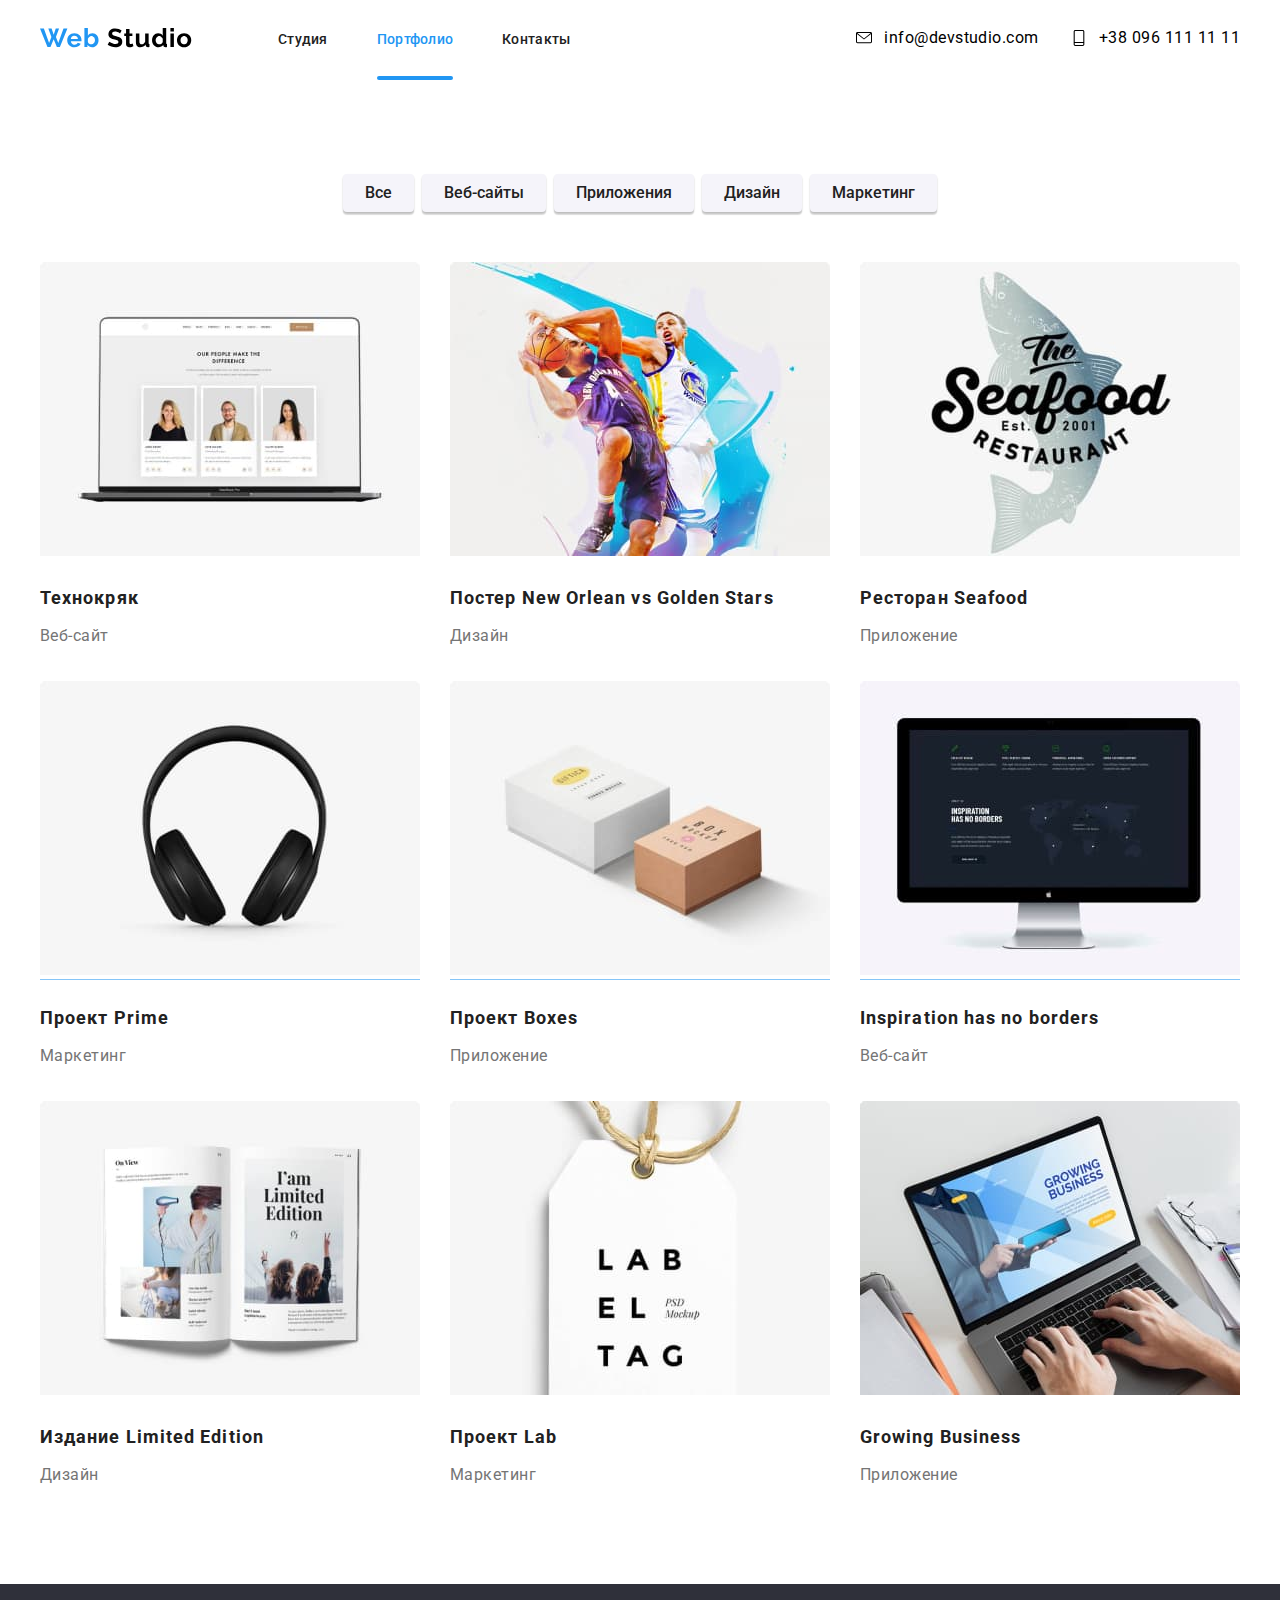
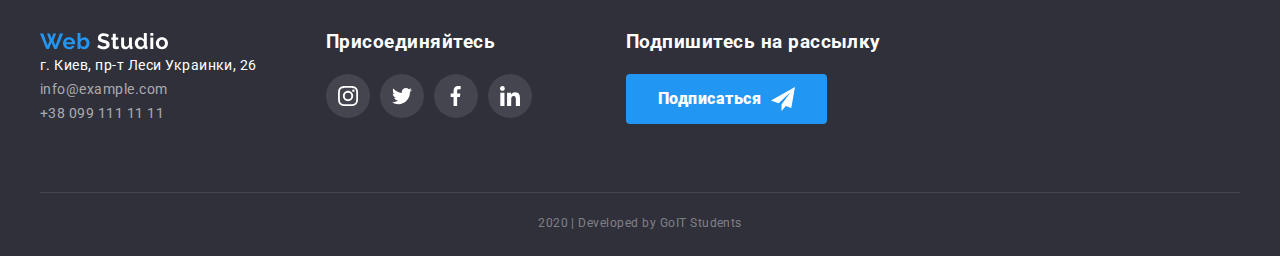
==== portfolio.html @ 50a61b15 "HW 5" ====
<!DOCTYPE html>
<html lang="ru">
  <head>
    <meta charset="UTF-8" />
    <meta name="viewport" content="width=device-width, initial-scale=1.0" />
    <title>Web Studio | Portfolio</title>
    <link
      href="https://fonts.googleapis.com/css2?family=Roboto:wght@400;500;700;900&display=swap"
      rel="stylesheet"
    />
    <link
      rel="stylesheet"
      href="https://cdnjs.cloudflare.com/ajax/libs/modern-normalize/0.6.0/modern-normalize.min.css"
    />
    <link rel="stylesheet" href="./css/styles.css" />
  </head>

  <body>
    <header class="page-header">
      <nav class="container main-nav">
        <a href="./index.html">
          <img src="./images/logo.svg" alt="Логотип" />
        </a>
        <ul class="site-nav list">
          <li class="item">
            <a class="link" href="./index.html">Студия</a>
          </li>
          <li class="item">
            <a class="link current" href="./portfolio.html">Портфолио</a>
          </li>
          <li class="item">
            <a class="link" href="">Контакты</a>
          </li>
        </ul>
        <ul class="auth-nav">
          <li class="item">
            <a class="auth-icon" href="mailto:info@devstudio.com">
              <svg class="auth">
                <use href="./images/optimized/sprite.svg#icon-mail"></use>
              </svg>
              info@devstudio.com</a
            >
          </li>
          <li class="item">
            <a class="auth-icon" href="Tel:+380961111111"
              ><svg class="auth">
                <use href="./images/optimized/sprite.svg#icon-phone"></use></svg
              >+38 096 111 11 11</a
            >
          </li>
        </ul>
      </nav>
    </header>
    <main>
      <!--Фильтры-->
      <div class="container">
        <div class="filter-buttons">
          <h1 class="hidden">Наши Проекты</h1>
          <section>
            <ul class="filter">
              <li class="item">
                <button class="title" type="button">Все</button>
              </li>
              <li class="item">
                <button class="title" type="button">Веб-сайты</button>
              </li>
              <li class="item">
                <button class="title" type="button">Приложения</button>
              </li>
              <li class="item">
                <button class="title" type="button">Дизайн</button>
              </li>
              <li class="item">
                <button class="title" type="button">Маркетинг</button>
              </li>
            </ul>
          </section>
        </div>
      </div>

      <!--Проекты-->
      <div class="container">
        <div class="project-section">
          <section>
            <ul class="project-list">
              <li class="project">
                <a href="">
                  <div class="image">
                    <img
                      src="./images/optimized/techcrack.jpg"
                      alt="Технокряк"
                      width="380"
                    />

                    <div class="text">
                      <p>
                        Технокряк это современная площадка распространения
                        коронавируса. Компании используют эту платформу для
                        цифрового шпионажа и атак на защищённые сервера
                        конкурентов.
                      </p>
                    </div>
                  </div>
                  <h2 class="title">Технокряк</h2>
                  <p class="description">Веб-сайт</p>
                </a>
              </li>
              <li class="project">
                <a href="">
                  <div class="image">
                    <img
                      src="./images/optimized/poster.jpg"
                      alt="Постер"
                      width="380"
                    />

                    <div class="text">
                      <p>
                        Технокряк это современная площадка распространения
                        коронавируса. Компании используют эту платформу для
                        цифрового шпионажа и атак на защищённые сервера
                        конкурентов.
                      </p>
                    </div>
                  </div>
                  <h2 class="title">Постер New Orlean vs Golden Stars</h2>
                  <p class="description">Дизайн</p>
                </a>
              </li>
              <li class="project">
                <a href="">
                  <div class="image">
                    <img
                      src="./images/optimized/seafood.jpg"
                      alt="Ресторан Seafood"
                      width="380"
                    />
                    <div class="text">
                      <p>
                        Технокряк это современная площадка распространения
                        коронавируса. Компании используют эту платформу для
                        цифрового шпионажа и атак на защищённые сервера
                        конкурентов.
                      </p>
                    </div>
                  </div>
                  <h2 class="title">Ресторан Seafood</h2>
                  <p class="description">Приложение</p>
                </a>
              </li>
              <li class="project">
                <a href="">
                  <div class="image">
                    <img
                      src="./images/optimized/prime-project.jpg"
                      alt="Проект Prime"
                      width="380"
                    />
                    <div>
                      <p class="text">
                        Технокряк это современная площадка распространения
                        коронавируса. Компании используют эту платформу для
                        цифрового шпионажа и атак на защищённые сервера
                        конкурентов.
                      </p>
                    </div>
                  </div>
                  <h2 class="title">Проект Prime</h2>
                  <p class="description">Маркетинг</p>
                </a>
              </li>
              <li class="project">
                <a href="">
                  <div class="image">
                    <img
                      src="./images/optimized/boxes-project.jpg"
                      alt="Проект Boxes"
                      width="380"
                    />
                    <div class="text">
                      <p>
                        Технокряк это современная площадка распространения
                        коронавируса. Компании используют эту платформу для
                        цифрового шпионажа и атак на защищённые сервера
                        конкурентов.
                      </p>
                    </div>
                  </div>
                  <h2 class="title">Проект Boxes</h2>
                  <p class="description">Приложение</p>
                </a>
              </li>
              <li class="project">
                <a href="">
                  <div class="image">
                    <img
                      src="./images/optimized/inspiration.jpg"
                      alt="Inspiration has no borders"
                      width="380"
                    />
                    <div class="text">
                      <p>
                        Технокряк это современная площадка распространения
                        коронавируса. Компании используют эту платформу для
                        цифрового шпионажа и атак на защищённые сервера
                        конкурентов.
                      </p>
                    </div>
                  </div>
                  <h2 class="title">Inspiration has no borders</h2>
                  <p class="description">Веб-сайт</p>
                </a>
              </li>
              <li class="project">
                <a href="">
                  <div class="image">
                    <img
                      src="./images/optimized/limited-edition.jpg"
                      alt="Издание Limited Edition"
                      width="380"
                    />
                    <div class="text">
                      <p>
                        Технокряк это современная площадка распространения
                        коронавируса. Компании используют эту платформу для
                        цифрового шпионажа и атак на защищённые сервера
                        конкурентов.
                      </p>
                    </div>
                  </div>
                  <h2 class="title">Издание Limited Edition</h2>
                  <p class="description">Дизайн</p>
                </a>
              </li>
              <li class="project">
                <a href="">
                  <div class="image">
                    <img
                      src="./images/optimized/lab-project.jpg"
                      alt="Проект Lab"
                      width="380"
                    />
                    <div class="text">
                      <p>
                        Технокряк это современная площадка распространения
                        коронавируса. Компании используют эту платформу для
                        цифрового шпионажа и атак на защищённые сервера
                        конкурентов.
                      </p>
                    </div>
                  </div>
                  <h2 class="title">Проект Lab</h2>
                  <p class="description">Маркетинг</p>
                </a>
              </li>
              <li class="project">
                <a href="">
                  <div class="image">
                    <img
                      src="./images/optimized/growing-business.jpg"
                      alt="Growing Business"
                      width="380"
                    />
                    <div class="text">
                      <p>
                        Технокряк это современная площадка распространения
                        коронавируса. Компании используют эту платформу для
                        цифрового шпионажа и атак на защищённые сервера
                        конкурентов.
                      </p>
                    </div>
                  </div>
                  <h2 class="title">Growing Business</h2>
                  <p class="description">Приложение</p>
                </a>
              </li>
            </ul>
          </section>
        </div>
      </div>
    </main>

    <!--футер-->
    <footer class="page-footer">
      <div class="container">
        <div class="footer">
          <div class="address-list">
            <a href="./index.html"
              ><img src="./images/logo-footer.svg" alt="logo"
            /></a>
            <address class="address">
              г. Киев, пр-т Леси Украинки, 26 <br />
              <a class="info" href="mailto:info@example.com"
                >info@example.com</a
              >
              <br />
              <a class="info" href="tel:+38 099 111 11 11">+38 099 111 11 11</a>
            </address>
          </div>
          <div class="network-list">
            <h3 class="footer-title">Присоединяйтесь</h3>
            <ul class="social">
              <li class="network-button">
                <a class="footer-network" href="" aria-label="Instagram">
                  <svg class="icon">
                    <use
                      href="./images/optimized/sprite.svg#icon-team-insta"
                    ></use>
                  </svg>
                </a>
              </li>
              <li class="network-button">
                <a class="footer-network" href="" aria-label="Twitter">
                  <svg class="icon">
                    <use
                      href="./images/optimized/sprite.svg#icon-team-twitter"
                    ></use>
                  </svg>
                </a>
              </li>
              <li class="network-button">
                <a class="footer-network" href="" aria-label="facebook">
                  <svg class="icon">
                    <use
                      href="./images/optimized/sprite.svg#icon-team-fb"
                    ></use>
                  </svg>
                </a>
              </li>
              <li class="network-button">
                <a class="footer-network" href="" aria-label="linkedin">
                  <svg class="icon">
                    <use
                      href="./images/optimized/sprite.svg#icon-team-lin"
                    ></use>
                  </svg>
                </a>
              </li>
            </ul>
          </div>
          <div class="subscribe-form">
            <h3 class="footer-title">Подпишитесь на рассылку</h3>
            <a class="button" href=""
              >Подписаться
              <svg class="subscribe-button">
                <use
                  href="./images/optimized/sprite.svg#icon-footer-subscribe"
                ></use></svg
            ></a>
          </div>
        </div>
        <p class="copyright">2020 | Developed by GoIT Students</p>
      </div>
    </footer>
  </body>
</html>
---- css/styles.css ----
html {
  box-sizing: border-box;
}

*,
*::before,
*::after {
  box-sizing: inherit;
}

:root {
  --accent-colour: #2196f3;
  --bg-colour: #ffffff;
  --secondary-bg-colour: #f5f4fa;
  --primary-text-colour: #212121;
  --secondary-text-colour: #757575;
  --primary-white-colour: #ffffff;
  --box-bg-colour: rgba(47, 48, 58, 0.8);
  --icon-colour: #afb1b8;
}

body {
  background-color: var(--bg-colour);
  font-family: Roboto, sans-serif;
  letter-spacing: 0.03em;
}

a {
  text-decoration: none;
}

ul {
  list-style: none;
  margin: 0;
  padding: 0;
}
h1,
h2,
h3,
h4,
p {
  padding: 0;
  margin: 0;
}

.section {
  padding-bottom: 94px;
}

.main-nav {
  display: flex;
  align-items: center;
}

/* Site Navigation */
.site-nav {
  display: flex;
  margin-left: 86px;
}

.site-nav .item {
  margin-right: 49px;
  position: relative;
}
.site-nav .item:last-child {
  margin-right: 0;
}

.site-nav .link {
  display: block;
  padding-top: 32px;
  padding-bottom: 32px;
  color: var(--primary-text-colour);
  font-weight: 500;
  font-size: 14px;
  line-height: 1.14;
  letter-spacing: 0.02em;
  cursor: pointer;
}

.site-nav .current {
  color: var(--accent-colour);
}

.site-nav .link:hover,
.site-nav .link:focus {
  color: var(--accent-colour);
  transition: color 250ms cubic-bezier(0.4, 0, 0.2, 1);
}

.site-nav .link::after {
  transform: scaleX(0);
  transition: transform 250ms cubic-bezier(0.4, 0, 0.2, 1);
  display: block;
  content: "";
  width: 100%;
  height: 4px;
  background: var(--accent-colour);
  border-radius: 2px;
  position: absolute;
  bottom: 0;
  left: 0;
}

.site-nav .link:hover::after {
  transform: scaleX(1);
}
.site-nav .current::after {
  display: block;
  content: "";
  width: 100%;
  height: 4px;
  background: var(--accent-colour);
  border-radius: 2px;
  position: absolute;
  bottom: 0;
  left: 0;
  transform: none;
}

.auth-nav {
  display: flex;
  margin-left: auto;
}
.auth-nav .item {
  margin-right: 30px;
}

.auth-nav .item + .item {
  margin-right: 0;
}
.auth-icon {
  display: inline-flex;
  padding: 0;
  border: none;
  color: black;
  cursor: pointer;
}

.auth-icon:hover,
.auth-icon:focus {
  color: var(--accent-colour);
  /* fill: var(--accent-colour); */
  transition: color 250ms cubic-bezier(0.4, 0, 0.2, 1);
}

.auth-icon:hover svg,
.auth-icon:focus {
  fill: var(--accent-colour);
}

.auth {
  fill: black;
  width: 20px;
  height: 16px;
  align-self: center;
  margin-right: 10px;
}

.auth:hover {
  fill: var(--accent-colour);
}

/* .page-header {
  padding-top: 24px;
  padding-bottom: 24px;
} */

.container {
  width: 1230px;
  padding: 0px 15px;
  margin-left: auto;
  margin-right: auto;
}
.section-title {
  padding-top: 94px;
  padding-bottom: 50px;
  color: var(--primary-text-colour);
  font-weight: 700;
  font-size: 36px;
  line-height: 1.17;
  text-align: center;
}
.hero {
  text-align: center;
  margin-bottom: 94px;
  height: 600px;
  max-width: 1600px;
  margin-left: auto;
  margin-right: auto;
  background-image: linear-gradient(
      to right,
      rgba(47, 48, 58, 0.8),
      rgba(47, 48, 58, 0.8)
    ),
    url(../images/Hero-bg.jpg);
  background-repeat: no-repeat;
  background-size: cover;
  background-position: center;
}
.hero .title {
  margin-top: 0;
  padding-top: 200px;
  margin-bottom: 46px;
  font-weight: 900;
  font-size: 44px;
  color: white;
  line-height: 1.65;
  text-align: center;
  text-transform: uppercase;
}
.button {
  border-radius: 4px;
  padding: 10px 32px;
  display: inline-flex;
  min-width: 200px;
  color: var(--primary-white-colour);
  background-color: var(--accent-colour);
  font-weight: 900;
  font-size: 16px;
  line-height: 1.87;
  text-align: center;
  justify-content: center;
  align-self: center;
  cursor: pointer;
}
/* Features */
.features {
  display: flex;
}

.features .box {
  display: flex;
  justify-content: center;
  align-items: center;
  background-color: var(--secondary-bg-colour);
  width: 278px;
  height: 120px;
  margin-bottom: 30px;
}

.features .box .title {
  margin-bottom: 10px;
}

/* .features .box:hover {
  background-color: var(--accent-colour); }*/

.features .item {
  margin-right: 29px;
}
.features .item:last-child {
  margin-right: 0px;
}
.features .title {
  color: var(--primary-text-colour);
  font-weight: 700;
  font-size: 14px;
  line-height: 1.14;
  margin-bottom: 10px;
}
.features .description {
  color: var(--secondary-text-colour);
  font-size: 14px;
  line-height: 1.71;
  margin-top: 0;
}

/* Duties */
.duties {
  display: flex;
}

.duties .title {
  color: var(--primary-white-colour);
  /* display: flex; */
  font-weight: 700;
  font-size: 14px;
  line-height: 1.14;
  text-align: center;
  text-transform: uppercase;
  margin-right: 30px;
  position: relative;
}
.duties .title:last-child {
  margin-right: 0;
}

.duties .caption {
  display: inline-flex;
  position: absolute;
  height: 70px;
  width: 100%;
  text-align: center;
  justify-content: center;
  align-items: center;

  background-color: rgba(47, 48, 58, 0.8);
  bottom: 0;
  left: 0;
}
/* Team */

.team {
  background-color: var(--secondary-bg-colour);
}

.team .members {
  display: flex;
}
.team .photo {
  margin-bottom: 30px;
}
.team .name {
  background-color: var(--primary-white-colour);
  box-shadow: 0px 2px 1px rgba(0, 0, 0, 0.2), 0px 1px 1px rgba(0, 0, 0, 0.14),
    0px 1px 3px rgba(0, 0, 0, 0.12);
  color: var(--primary-text-colour);
  font-weight: 500;
  font-size: 16px;
  line-height: 1.36;
  text-align: center;
  margin-right: 30px;
  padding-bottom: 24px;
}
.team .name:last-child {
  margin-right: 0;
}
.team h3 {
  margin-bottom: 10px;
}
.team .position {
  color: var(--secondary-text-colour);
  font-size: 16px;
  line-height: 1.36;
  text-align: center;
  margin-bottom: 16px;
}
.iconlist {
  display: flex;
  justify-content: center;
  align-items: center;
}

.network-button {
  display: flex;
  width: 44px;
  height: 44px;
  justify-content: center;
  align-items: center;
  cursor: pointer;
}
.network-button .icon {
  justify-content: center;
  align-items: center;
  width: 20px;
  height: 20px;
  fill: var(--icon-colour);
}

.network-button:hover {
  background-color: var(--accent-colour);
  border-radius: 50%;
  color: var(--primary-white-colour);
  transition: background-color 250ms cubic-bezier(0.4, 0, 0.2, 1);
}

.network-button:hover svg {
  fill: var(--primary-white-colour);
}

/*Clients*/

.clients {
  display: flex;
}

.clients .item:not(:last-child) {
  margin-right: 30px;
}
.company-box {
  width: 170px;
  height: 90px;
  display: flex;
  justify-content: center;
  align-items: center;
  border: 1px solid var(--icon-colour);
  box-sizing: border-box;
  border-radius: 4px;
  cursor: pointer;
  color: var(--secondary-text-colour);
}
.company-box:hover {
  border: 1px solid var(--accent-colour);
  color: var(--accent-colour);
}
.company-box:hover svg {
  fill: var(--accent-colour);
}

.company-box .icon {
  fill: var(--icon-colour);
  transition: fill 250ms cubic-bezier(0.4, 0, 0.2, 1);
}
.company-box .icon:hover {
  fill: var(--accent-colour);
}

/* Footer */
footer {
  background-color: #2f303a;
}
.footer {
  display: flex;
}
.page-footer {
  padding-top: 48px;
  padding-bottom: 21px;
}
.address-list {
  margin-right: 69px;
}

.address {
  color: var(--primary-white-colour);
  font-style: normal;
  font-size: 14px;
  line-height: 1.71;
}
.address .info {
  color: rgba(255, 255, 255, 0.6);
  font-weight: 400;
}
.social {
  display: flex;
}
.footer-title {
  color: var(--primary-white-colour);
  margin-bottom: 21px;
}
.footer-network {
  display: flex;
  width: 44px;
  height: 44px;
  border-radius: 50%;
  background-color: rgba(255, 255, 255, 0.1);
  justify-content: center;
  align-items: center;
}

.footer-network .icon {
  fill: var(--primary-white-colour);
}
.network-list {
  margin-right: 94px;
}
.network-button {
  margin-right: 10px;
}
.network-button:nth-last-child(1) {
  margin-right: 0;
}

.subscribe-form {
  margin-bottom: 68px;
}
.subscribe-button {
  width: 24px;
  height: 24px;
  margin-left: 10px;
  align-self: center;
}
.copyright {
  color: rgba(255, 255, 255, 0.4);
  font-size: 12px;
  line-height: 2;
  text-align: center;
  border-top: 1px solid rgba(255, 255, 255, 0.1);
  padding-top: 18px;
}

/* PORTFOLIO */
/* Filter */
.hidden {
  display: none;
}

.filter-buttons {
  display: flex;
  justify-content: center;
  padding-top: 94px;
  padding-bottom: 50px;
}
.filter {
  display: flex;
}
.filter .title {
  color: var(--primary-text-colour);
  background-color: var(--secondary-bg-colour);
  font-weight: 500;
  font-size: 16px;
  line-height: 1.62;
  height: 38px;
  box-shadow: 0px 2px 2px rgba(0, 0, 0, 0.12), 0px 1px 2px rgba(0, 0, 0, 0.08),
    0px 3px 1px rgba(0, 0, 0, 0.1);
  border-radius: 4px;
  border: none;
  padding-left: 22px;
  padding-right: 22px;
  cursor: pointer;
}

.filter .item {
  margin-right: 8px;
}

.filter .item:last-child {
  margin-right: 0px;
}

.filter .title:hover,
.filter .title:focus {
  color: var(--primary-white-colour);
  background-color: var(--accent-colour);
  border: none;
  transition: background-color 250ms cubic-bezier(0.4, 0, 0.2, 1);
}
/* Projects */
.project-list {
  display: flex;
  flex-wrap: wrap;
}
.project {
  display: inline-block;
  width: 380px;
  margin-right: 30px;
  margin-bottom: 30px;
  position: relative;
}
.project:nth-last-child(-n + 3) {
  margin-bottom: 0;
}
.project:nth-child(3n) {
  margin-right: 0;
}
.project .image {
  margin-bottom: 20px;
  position: relative;
  overflow: hidden;
}
.project .image::before {
  display: inline-block;
  content: "";
  position: absolute;
  height: 100%;
  width: 100%;
  background-color: rgba(33, 150, 243, 0.9);
  opacity: 1;
  transform: translateY(100%);
  transition: transform 250ms cubic-bezier(0.4, 0, 0.2, 1);
}

.project:hover .image::before {
  transform: translateY(0);
}
.project .title {
  color: var(--primary-text-colour);
  font-weight: 700;
  font-size: 18px;
  line-height: 2;
  letter-spacing: 0.06em;
  margin-bottom: 5px;
}

.project .text {
  display: inline-flex;
  position: absolute;
  width: 100%;
  height: 100%;

  bottom: 0;
  left: 0;
  font-family: Roboto;
  font-style: normal;
  font-weight: normal;
  font-size: 18px;
  line-height: 28px;
  letter-spacing: 0.03em;
  color: var(--primary-white-colour);
  justify-content: center;
  align-items: center;
  padding-left: 24px;
  padding-right: 24px;
  opacity: 1;
  transform: translateY(100%);
}
.project:hover .text {
  transform: translateY(0);
  transition: transform 250ms cubic-bezier(0.4, 0, 0.2, 1);
}

.project .description {
  color: var(--secondary-text-colour);
  font-size: 16px;
  line-height: 1.87;
}
.project a {
  display: inline-block;
  padding: 0px;
}
.project-section {
  padding-bottom: 94px;
}
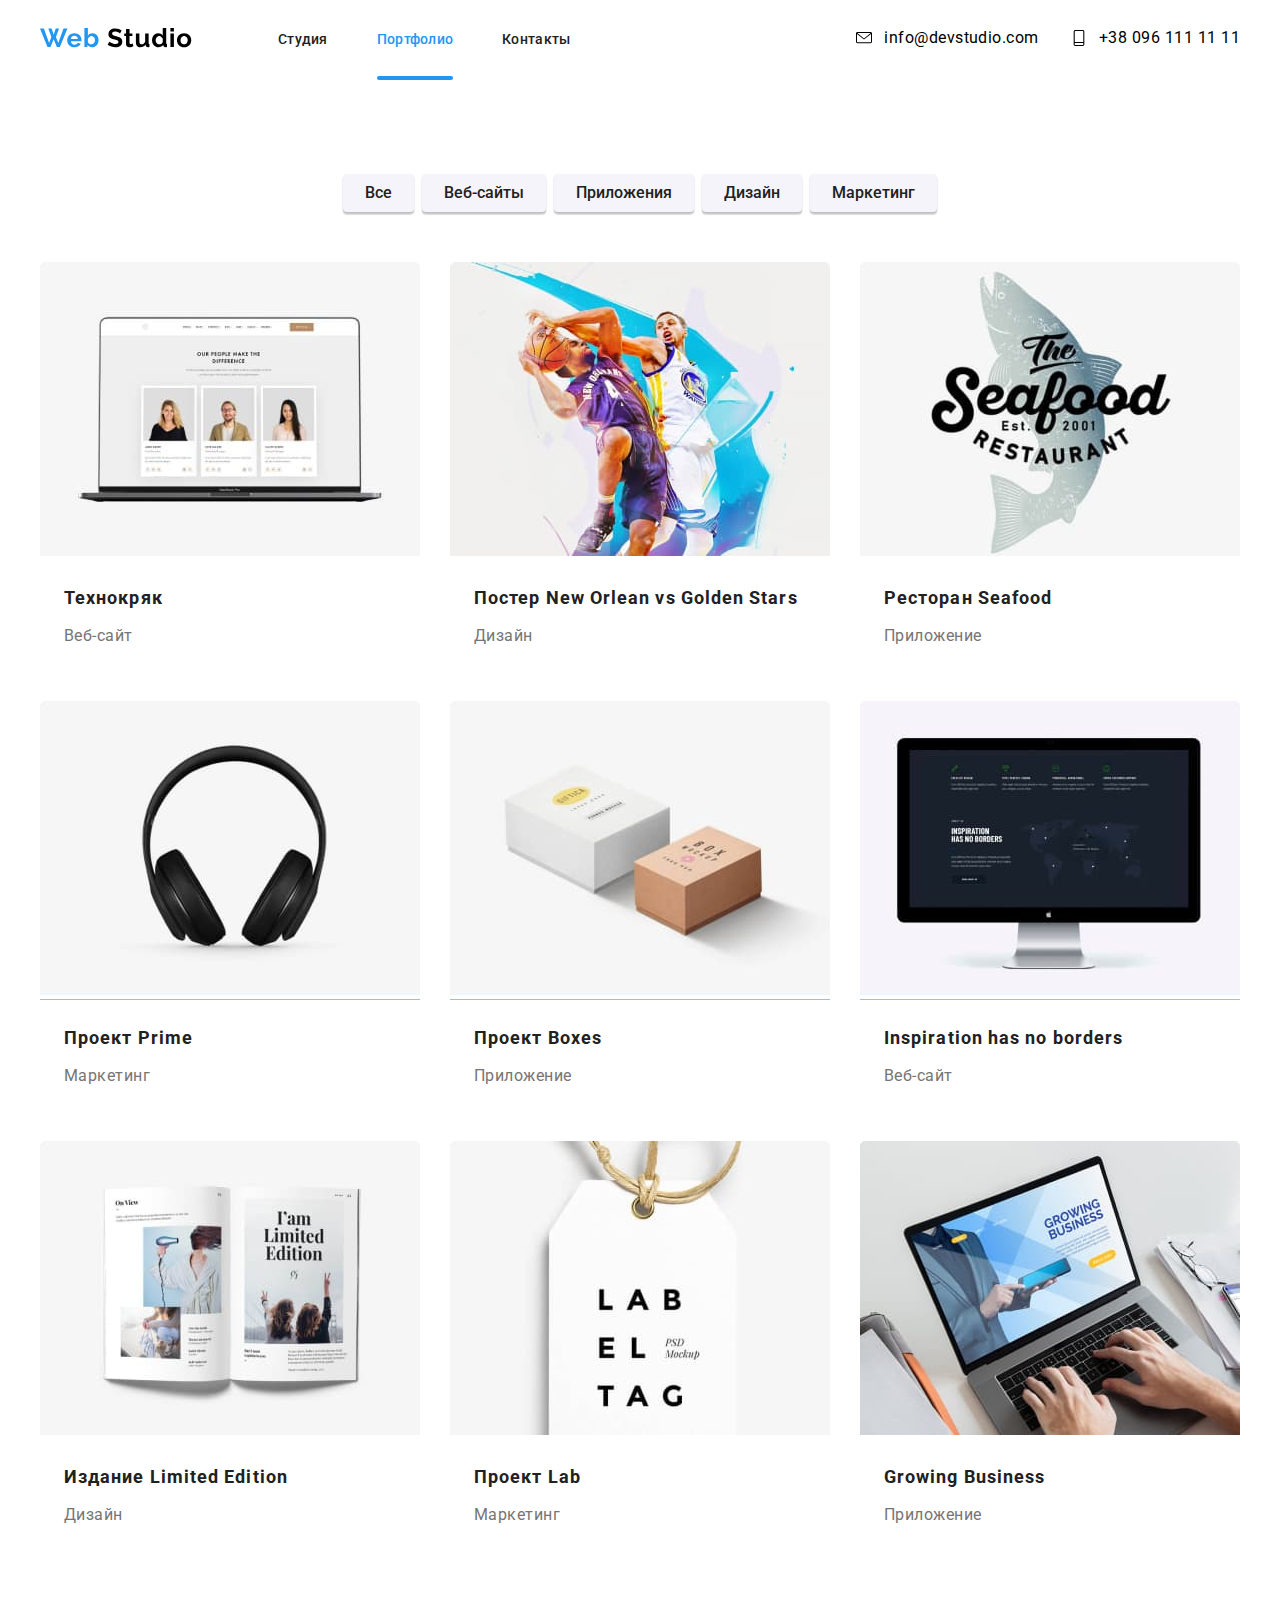
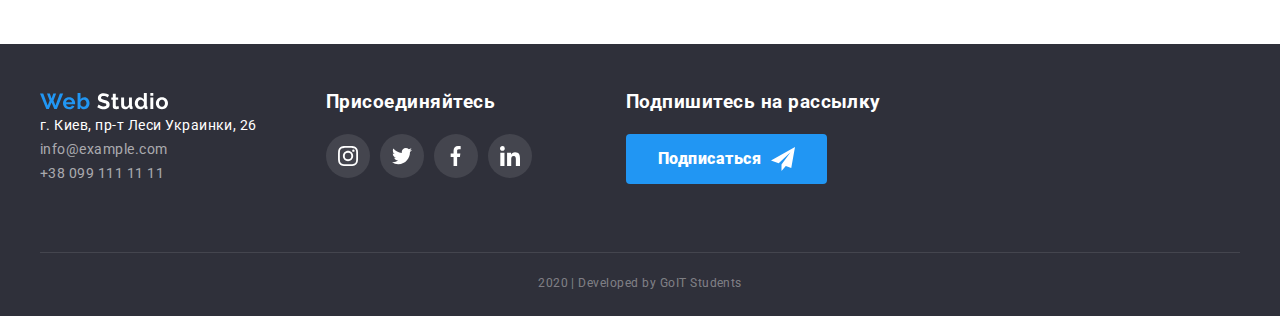
==== commit 15234bee: "Fixed" ====
--- a/portfolio.html
+++ b/portfolio.html
@@ -100,7 +100,7 @@
                         конкурентов.
                       </p>
                     </div>
-                  </div>
+                  </div>    
                   <h2 class="title">Технокряк</h2>
                   <p class="description">Веб-сайт</p>
                 </a>
--- a/css/styles.css
+++ b/css/styles.css
@@ -147,6 +147,7 @@
 .auth-icon:hover svg,
 .auth-icon:focus {
   fill: var(--accent-colour);
+  transition: fill 250ms cubic-bezier(0.4, 0, 0.2, 1);
 }
 
 .auth {
@@ -351,11 +352,19 @@
   cursor: pointer;
 }
 .network-button .icon {
-  justify-content: center;
-  align-items: center;
+  /* justify-content: center;
+  align-items: center; */
   width: 20px;
   height: 20px;
   fill: var(--icon-colour);
+}
+.team-network {
+  display: flex;
+  width: 44px;
+  height: 44px;
+  border-radius: 50%;
+  justify-content: center;
+  align-items: center;
 }
 
 .network-button:hover {
@@ -537,6 +546,13 @@
   margin-bottom: 30px;
   position: relative;
 }
+.project:hover {
+  border: 1px solid #eeeeee;
+  box-sizing: border-box;
+  box-shadow: 1px 4px 6px rgba(0, 0, 0, 0.16), 0px 4px 4px rgba(0, 0, 0, 0.06),
+    0px 1px 1px rgba(0, 0, 0, 0.12);
+}
+
 .project:nth-last-child(-n + 3) {
   margin-bottom: 0;
 }
@@ -570,6 +586,8 @@
   line-height: 2;
   letter-spacing: 0.06em;
   margin-bottom: 5px;
+  padding-left: 24px;
+  padding-right: 24px;
 }
 
 .project .text {
@@ -603,6 +621,9 @@
   color: var(--secondary-text-colour);
   font-size: 16px;
   line-height: 1.87;
+  padding-left: 24px;
+  padding-right: 24px;
+  padding-bottom: 20px;
 }
 .project a {
   display: inline-block;
